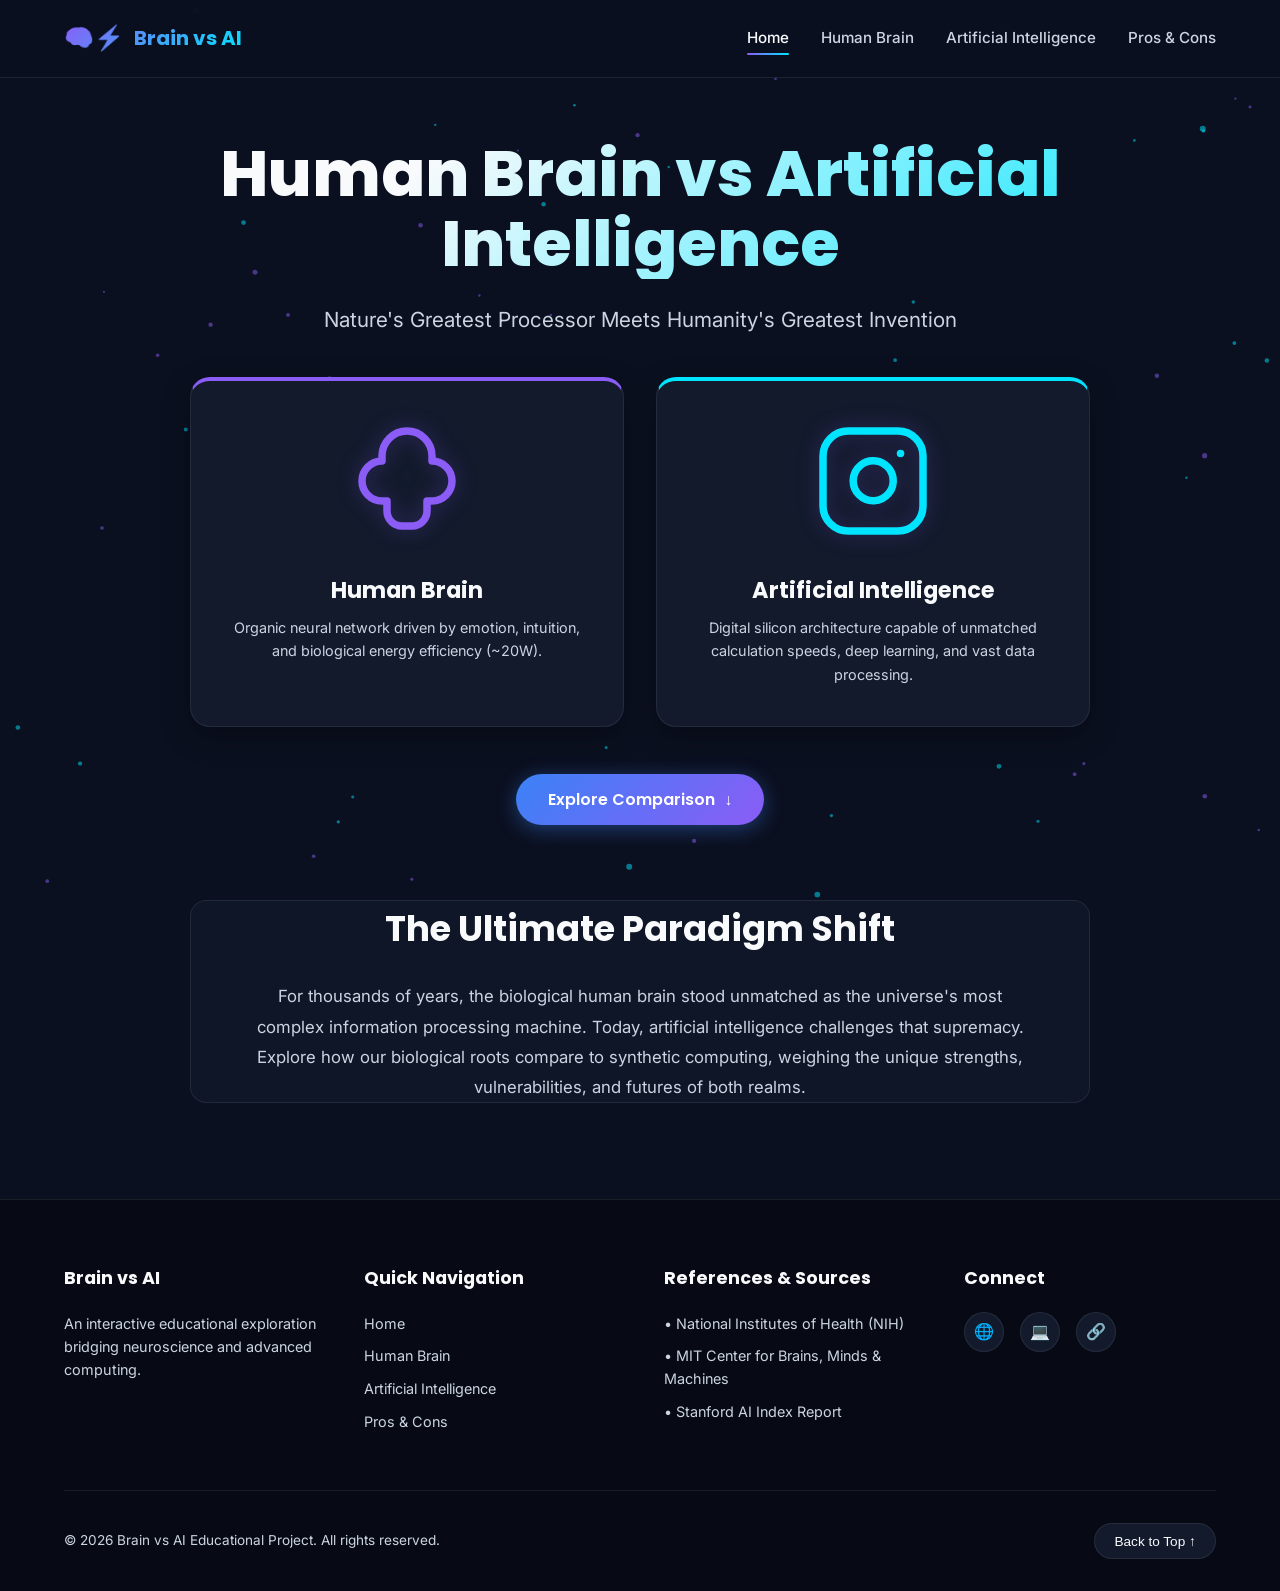
==== index.html @ 61391d08 "Create index.html" ====
<!DOCTYPE html>
<html lang="en">
<head>
  <meta charset="UTF-8">
  <meta name="viewport" content="width=device-width, initial-scale=1.0">
  <title>Human Brain vs Artificial Intelligence</title>
  <link rel="stylesheet" href="style.css">
</head>
<body>

  <!-- Background Particles -->
  <canvas id="particles-canvas"></canvas>

  <!-- Sticky Navigation Bar -->
  <nav class="navbar">
    <a href="index.html" class="logo">
      <span class="logo-icon">🧠⚡</span> Brain vs AI
    </a>
    <ul class="nav-links">
      <li><a href="index.html" class="active">Home</a></li>
      <li><a href="brain.html">Human Brain</a></li>
      <li><a href="ai.html">Artificial Intelligence</a></li>
      <li><a href="pros-cons.html">Pros & Cons</a></li>
    </ul>
    <div class="hamburger">
      <span></span>
      <span></span>
      <span></span>
    </div>
  </nav>

  <!-- Hero Banner -->
  <header class="hero">
    <h1 class="hero-title">Human Brain vs Artificial Intelligence</h1>
    <p class="hero-subtitle">Nature's Greatest Processor Meets Humanity's Greatest Invention</p>

    <!-- Split Illustration -->
    <div class="hero-split-illustration">
      <div class="split-side brain glass-card">
        <svg viewBox="0 0 24 24" fill="none" stroke="#8B5CF6" stroke-width="1.5" stroke-linecap="round" stroke-linejoin="round">
          <path d="M12 2a5 5 0 0 0-5 5v1a4 4 0 0 0-4 4c0 2.2 1.8 4 4 4h1v2a3 3 0 0 0 3 3h2a3 3 0 0 0 3-3v-2h1c2.2 0 4-1.8 4-4a4 4 0 0 0-4-4V7a5 5 0 0 0-5-5z"></path>
        </svg>
        <h3>Human Brain</h3>
        <p>Organic neural network driven by emotion, intuition, and biological energy efficiency (~20W).</p>
      </div>

      <div class="split-side ai glass-card">
        <svg viewBox="0 0 24 24" fill="none" stroke="#00E5FF" stroke-width="1.5" stroke-linecap="round" stroke-linejoin="round">
          <rect x="2" y="2" width="20" height="20" rx="5" ry="5"></rect>
          <path d="M16 11.37A4 4 0 1 1 12.63 8 4 4 0 0 1 16 11.37z"></path>
          <line x1="17.5" y1="6.5" x2="17.51" y2="6.5"></line>
        </svg>
        <h3>Artificial Intelligence</h3>
        <p>Digital silicon architecture capable of unmatched calculation speeds, deep learning, and vast data processing.</p>
      </div>
    </div>

    <a href="#intro" class="btn-gradient">
      Explore Comparison <span>↓</span>
    </a>
  </header>

  <!-- Short Introduction Section -->
  <section id="intro" class="intro-section glass-card">
    <h2>The Ultimate Paradigm Shift</h2>
    <p>For thousands of years, the biological human brain stood unmatched as the universe's most complex information processing machine. Today, artificial intelligence challenges that supremacy. Explore how our biological roots compare to synthetic computing, weighing the unique strengths, vulnerabilities, and futures of both realms.</p>
  </section>

  <!-- Footer -->
  <footer>
    <div class="footer-content">
      <div class="footer-col">
        <h4>Brain vs AI</h4>
        <p>An interactive educational exploration bridging neuroscience and advanced computing.</p>
      </div>
      <div class="footer-col">
        <h4>Quick Navigation</h4>
        <ul>
          <li><a href="index.html">Home</a></li>
          <li><a href="brain.html">Human Brain</a></li>
          <li><a href="ai.html">Artificial Intelligence</a></li>
          <li><a href="pros-cons.html">Pros & Cons</a></li>
        </ul>
      </div>
      <div class="footer-col">
        <h4>References & Sources</h4>
        <p>• National Institutes of Health (NIH)</p>
        <p>• MIT Center for Brains, Minds & Machines</p>
        <p>• Stanford AI Index Report</p>
      </div>
      <div class="footer-col">
        <h4>Connect</h4>
        <div class="social-icons">
          <a href="#" aria-label="Twitter">🌐</a>
          <a href="#" aria-label="GitHub">💻</a>
          <a href="#" aria-label="LinkedIn">🔗</a>
        </div>
      </div>
    </div>
    <div class="footer-bottom">
      <p>&copy; 2026 Brain vs AI Educational Project. All rights reserved.</p>
      <button id="back-to-top">Back to Top ↑</button>
    </div>
  </footer>

  <script src="script.js"></script>
</body>
</html>
---- style.css ----
/* ==========================================
   GLOBAL STYLES & VARIABLES
   ========================================== */
@import url('https://fonts.googleapis.com/css2?family=Inter:wght@300;400;500;600;700&family=Poppins:wght@400;600;700;800&display=swap');

:root {
  --bg-color: #0B1020;
  --card-bg: #121A2C;
  --primary-blue: #3B82F6;
  --ai-cyan: #00E5FF;
  --brain-purple: #8B5CF6;
  --accent-pink: #EC4899;
  --success-green: #22C55E;
  --warning-orange: #F59E0B;
  --text-main: #F8FAFC;
  --text-secondary: #CBD5E1;
  --border-color: rgba(255, 255, 255, 0.08);
  --glass-bg: rgba(18, 26, 44, 0.7);
  --font-heading: 'Poppins', sans-serif;
  --font-body: 'Inter', sans-serif;
  --transition: all 0.3s cubic-bezier(0.4, 0, 0.2, 1);
}

* {
  margin: 0;
  padding: 0;
  box-sizing: border-box;
}

html {
  scroll-behavior: smooth;
}

body {
  background-color: var(--bg-color);
  color: var(--text-main);
  font-family: var(--font-body);
  line-height: 1.6;
  overflow-x: hidden;
  position: relative;
}

h1, h2, h3, h4, h5, h6 {
  font-family: var(--font-heading);
  color: var(--text-main);
  font-weight: 700;
}

a {
  text-decoration: none;
  color: inherit;
}

ul {
  list-style: none;
}

/* ==========================================
   FLOATING PARTICLES BACKGROUND
   ========================================== */
#particles-canvas {
  position: fixed;
  top: 0;
  left: 0;
  width: 100vw;
  height: 100vh;
  z-index: -1;
  pointer-events: none;
}

/* ==========================================
   NAVIGATION BAR
   ========================================== */
.navbar {
  position: fixed;
  top: 0;
  left: 0;
  width: 100%;
  display: flex;
  justify-content: space-between;
  align-items: center;
  padding: 1.2rem 5%;
  background: rgba(11, 16, 32, 0.85);
  backdrop-filter: blur(12px);
  -webkit-backdrop-filter: blur(12px);
  border-bottom: 1px solid var(--border-color);
  z-index: 1000;
  transition: var(--transition);
}

.navbar.scrolled {
  padding: 0.9rem 5%;
  background: rgba(11, 16, 32, 0.95);
  box-shadow: 0 10px 30px rgba(0, 0, 0, 0.5);
}

.logo {
  display: flex;
  align-items: center;
  gap: 0.6rem;
  font-family: var(--font-heading);
  font-weight: 700;
  font-size: 1.25rem;
  background: linear-gradient(135deg, var(--brain-purple), var(--ai-cyan));
  -webkit-background-clip: text;
  -webkit-text-fill-color: transparent;
}

.logo-icon {
  font-size: 1.5rem;
}

.nav-links {
  display: flex;
  gap: 2rem;
  align-items: center;
}

.nav-links a {
  font-size: 0.95rem;
  font-weight: 500;
  color: var(--text-secondary);
  transition: var(--transition);
  position: relative;
  padding: 0.2rem 0;
}

.nav-links a::after {
  content: '';
  position: absolute;
  bottom: -4px;
  left: 0;
  width: 0;
  height: 2px;
  background: linear-gradient(90deg, var(--brain-purple), var(--ai-cyan));
  transition: var(--transition);
  border-radius: 2px;
}

.nav-links a:hover,
.nav-links a.active {
  color: var(--text-main);
}

.nav-links a:hover::after,
.nav-links a.active::after {
  width: 100%;
}

.hamburger {
  display: none;
  cursor: pointer;
  flex-direction: column;
  gap: 6px;
}

.hamburger span {
  display: block;
  width: 28px;
  height: 2px;
  background: var(--text-main);
  border-radius: 2px;
  transition: var(--transition);
}

/* ==========================================
   BUTTONS & GLASS CARDS
   ========================================== */
.btn-gradient {
  display: inline-flex;
  align-items: center;
  justify-content: center;
  gap: 0.6rem;
  padding: 0.8rem 2rem;
  background: linear-gradient(135deg, var(--primary-blue), var(--brain-purple));
  color: #fff;
  font-family: var(--font-heading);
  font-weight: 600;
  font-size: 1rem;
  border-radius: 50px;
  border: none;
  cursor: pointer;
  box-shadow: 0 4px 20px rgba(59, 130, 246, 0.4);
  transition: var(--transition);
}

.btn-gradient:hover {
  transform: translateY(-2px);
  box-shadow: 0 6px 25px rgba(139, 92, 246, 0.6);
}

.glass-card {
  background: var(--glass-bg);
  backdrop-filter: blur(16px);
  -webkit-backdrop-filter: blur(16px);
  border: 1px solid var(--border-color);
  border-radius: 16px;
  padding: 2.5rem;
  transition: var(--transition);
}

.glass-card:hover {
  border-color: rgba(255, 255, 255, 0.2);
  transform: translateY(-5px);
  box-shadow: 0 15px 35px rgba(0, 0, 0, 0.4);
}

/* ==========================================
   FOOTER
   ========================================== */
footer {
  background: #070a14;
  border-top: 1px solid var(--border-color);
  padding: 4rem 5% 2rem;
  margin-top: 6rem;
  position: relative;
  z-index: 10;
}

.footer-content {
  max-width: 1200px;
  margin: 0 auto;
  display: grid;
  grid-template-columns: repeat(auto-fit, minmax(250px, 1fr));
  gap: 3rem;
  margin-bottom: 3rem;
}

.footer-col h4 {
  font-size: 1.1rem;
  margin-bottom: 1.2rem;
  color: var(--text-main);
}

.footer-col p, .footer-col ul li a {
  color: var(--text-secondary);
  font-size: 0.9rem;
  margin-bottom: 0.6rem;
  display: block;
  transition: var(--transition);
}

.footer-col ul li a:hover {
  color: var(--ai-cyan);
  padding-left: 4px;
}

.social-icons {
  display: flex;
  gap: 1rem;
  margin-top: 1rem;
}

.social-icons a {
  display: inline-flex;
  align-items: center;
  justify-content: center;
  width: 40px;
  height: 40px;
  border-radius: 50%;
  background: var(--card-bg);
  border: 1px solid var(--border-color);
  color: var(--text-main);
  transition: var(--transition);
}

.social-icons a:hover {
  background: var(--primary-blue);
  border-color: var(--primary-blue);
  transform: translateY(-3px);
}

.footer-bottom {
  max-width: 1200px;
  margin: 0 auto;
  padding-top: 2rem;
  border-top: 1px solid var(--border-color);
  display: flex;
  justify-content: space-between;
  align-items: center;
  color: var(--text-secondary);
  font-size: 0.85rem;
}

#back-to-top {
  background: var(--card-bg);
  border: 1px solid var(--border-color);
  color: var(--text-main);
  padding: 0.6rem 1.2rem;
  border-radius: 30px;
  cursor: pointer;
  transition: var(--transition);
  font-size: 0.85rem;
}

#back-to-top:hover {
  background: var(--brain-purple);
  border-color: var(--brain-purple);
}

/* ==========================================
   PAGE: HOME (index.html)
   ========================================== */
.hero {
  min-height: 100vh;
  display: flex;
  flex-direction: column;
  justify-content: center;
  align-items: center;
  text-align: center;
  padding: 8rem 5% 4rem;
  max-width: 1300px;
  margin: 0 auto;
}

.hero-title {
  font-size: clamp(2.5rem, 5vw, 4.5rem);
  font-weight: 800;
  line-height: 1.1;
  margin-bottom: 1.5rem;
  background: linear-gradient(135deg, var(--text-main) 30%, var(--ai-cyan) 100%);
  -webkit-background-clip: text;
  -webkit-text-fill-color: transparent;
  animation: fadeInDown 1s ease-out;
}

.hero-subtitle {
  font-size: clamp(1rem, 2vw, 1.3rem);
  color: var(--text-secondary);
  max-width: 700px;
  margin-bottom: 2.5rem;
  animation: fadeInUp 1s ease-out 0.2s both;
}

.hero-split-illustration {
  display: grid;
  grid-template-columns: 1fr 1fr;
  gap: 2rem;
  width: 100%;
  max-width: 900px;
  margin-bottom: 3rem;
  animation: zoomIn 1s ease-out 0.4s both;
}

.split-side {
  background: var(--card-bg);
  border: 1px solid var(--border-color);
  border-radius: 20px;
  padding: 2.5rem 2rem;
  text-align: center;
  position: relative;
  overflow: hidden;
  box-shadow: 0 10px 30px rgba(0,0,0,0.3);
}

.split-side.brain {
  border-top: 4px solid var(--brain-purple);
}

.split-side.ai {
  border-top: 4px solid var(--ai-cyan);
}

.split-side svg {
  width: 120px;
  height: 120px;
  margin-bottom: 1.5rem;
  filter: drop-shadow(0 0 10px rgba(139, 92, 246, 0.3));
}

.split-side h3 {
  font-size: 1.4rem;
  margin-bottom: 0.5rem;
}

.split-side p {
  color: var(--text-secondary);
  font-size: 0.9rem;
}

.intro-section {
  max-width: 900px;
  margin: 0 auto 6rem;
  padding: 0 5%;
  text-align: center;
}

.intro-section h2 {
  font-size: 2.2rem;
  margin-bottom: 1.5rem;
}

.intro-section p {
  color: var(--text-secondary);
  font-size: 1.05rem;
  line-height: 1.8;
}

/* ==========================================
   PAGE: HUMAN BRAIN (brain.html) & AI (ai.html)
   ========================================== */
.page-header {
  padding: 10rem 5% 4rem;
  text-align: center;
  max-width: 900px;
  margin: 0 auto;
}

.page-header h1 {
  font-size: clamp(2.2rem, 4vw, 3.5rem);
  margin-bottom: 1rem;
  background: linear-gradient(135deg, var(--text-main), var(--brain-purple));
  -webkit-background-clip: text;
  -webkit-text-fill-color: transparent;
}

.page-header.ai-header h1 {
  background: linear-gradient(135deg, var(--text-main), var(--ai-cyan));
}

.page-header p {
  color: var(--text-secondary);
  font-size: 1.1rem;
}

.content-container {
  max-width: 1200px;
  margin: 0 auto;
  padding: 0 5%;
}

.stats-grid {
  display: grid;
  grid-template-columns: repeat(auto-fit, minmax(240px, 1fr));
  gap: 2rem;
  margin-bottom: 5rem;
}

.stat-card {
  text-align: center;
  padding: 2.5rem 2rem;
}

.stat-number {
  font-family: var(--font-heading);
  font-size: 3rem;
  font-weight: 800;
  color: var(--brain-purple);
  margin-bottom: 0.5rem;
}

.ai-page .stat-number {
  color: var(--ai-cyan);
}

.stat-card p {
  color: var(--text-secondary);
  font-weight: 500;
}

.info-grid {
  display: grid;
  grid-template-columns: repeat(auto-fit, minmax(320px, 1fr));
  gap: 2.5rem;
  margin-bottom: 5rem;
}

.info-card h3 {
  font-size: 1.3rem;
  margin-bottom: 1rem;
  display: flex;
  align-items: center;
  gap: 0.8rem;
}

.info-card h3 span {
  font-size: 1.5rem;
}

.info-card p {
  color: var(--text-secondary);
  font-size: 0.95rem;
}

/* Timeline for AI Page */
.timeline {
  position: relative;
  max-width: 900px;
  margin: 0 auto 5rem;
  padding-left: 2rem;
}

.timeline::before {
  content: '';
  position: absolute;
  top: 0;
  left: 0;
  width: 2px;
  height: 100%;
  background: linear-gradient(to bottom, var(--ai-cyan), var(--primary-blue));
}

.timeline-item {
  position: relative;
  margin-bottom: 2.5rem;
  padding-left: 1.5rem;
}

.timeline-item::before {
  content: '';
  position: absolute;
  left: -2.35rem;
  top: 4px;
  width: 14px;
  height: 14px;
  border-radius: 50%;
  background: var(--ai-cyan);
  box-shadow: 0 0 10px var(--ai-cyan);
}

.timeline-year {
  font-family: var(--font-heading);
  font-weight: 700;
  color: var(--ai-cyan);
  font-size: 1.1rem;
  margin-bottom: 0.3rem;
}

.timeline-content h4 {
  font-size: 1.2rem;
  margin-bottom: 0.4rem;
}

.timeline-content p {
  color: var(--text-secondary);
  font-size: 0.9rem;
}

/* ==========================================
   PAGE: PROS & CONS (pros-cons.html)
   ========================================== */
.comparison-container {
  max-width: 1200px;
  margin: 0 auto;
  padding: 0 5%;
  display: grid;
  grid-template-columns: 1fr 1fr;
  gap: 3rem;
}

.comparison-column {
  display: flex;
  flex-direction: column;
  gap: 2rem;
}

.column-title {
  font-size: 1.8rem;
  text-align: center;
  margin-bottom: 0.5rem;
  display: flex;
  align-items: center;
  justify-content: center;
  gap: 0.8rem;
}

.pros-cons-card {
  padding: 2rem;
}

.pros-cons-card.pros {
  border-left: 4px solid var(--success-green);
}

.pros-cons-card.cons {
  border-left: 4px solid var(--warning-orange);
}

.pros-cons-card h3 {
  font-size: 1.2rem;
  margin-bottom: 1rem;
  display: flex;
  align-items: center;
  gap: 0.6rem;
}

.pros-cons-card.pros h3 {
  color: var(--success-green);
}

.pros-cons-card.cons h3 {
  color: var(--warning-orange);
}

.pros-cons-card ul {
  display: flex;
  flex-direction: column;
  gap: 0.8rem;
}

.pros-cons-card ul li {
  color: var(--text-secondary);
  font-size: 0.95rem;
  display: flex;
  align-items: center;
  gap: 0.6rem;
}

.pros-cons-card.pros ul li::before {
  content: '✓';
  color: var(--success-green);
  font-weight: bold;
}

.pros-cons-card.cons ul li::before {
  content: '✕';
  color: var(--warning-orange);
  font-weight: bold;
}

/* ==========================================
   RESPONSIVE DESIGN MEDIA QUERIES
   ========================================== */
@media (max-width: 968px) {
  .hero-split-illustration {
    grid-template-columns: 1fr;
  }
  
  .comparison-container {
    grid-template-columns: 1fr;
  }
  
  .nav-links {
    position: fixed;
    top: 0;
    right: -100%;
    width: 75%;
    height: 100vh;
    background: rgba(11, 16, 32, 0.98);
    backdrop-filter: blur(20px);
    flex-direction: column;
    justify-content: center;
    align-items: center;
    transition: 0.4s ease-in-out;
    box-shadow: -10px 0 30px rgba(0,0,0,0.5);
    z-index: 999;
  }
  
  .nav-links.active {
    right: 0;
  }
  
  .hamburger {
    display: flex;
    z-index: 1001;
  }

  .hamburger.active span:nth-child(1) {
    transform: rotate(45deg) translate(6px, 6px);
  }

  .hamburger.active span:nth-child(2) {
    opacity: 0;
  }

  .hamburger.active span:nth-child(3) {
    transform: rotate(-45deg) translate(6px, -6px);
  }
}

/* ==========================================
   ANIMATIONS
   ========================================== */
@keyframes fadeInDown {
  from {
    opacity: 0;
    transform: translateY(-30px);
  }
  to {
    opacity: 1;
    transform: translateY(0);
  }
}

@keyframes fadeInUp {
  from {
    opacity: 0;
    transform: translateY(30px);
  }
  to {
    opacity: 1;
    transform: translateY(0);
  }
}

@keyframes zoomIn {
  from {
    opacity: 0;
    transform: scale(0.95);
  }
  to {
    opacity: 1;
    transform: scale(1);
  }
}

.reveal {
  opacity: 0;
  transform: translateY(30px);
  transition: all 0.8s ease-out;
}

.reveal.active {
  opacity: 1;
  transform: translateY(0);
}
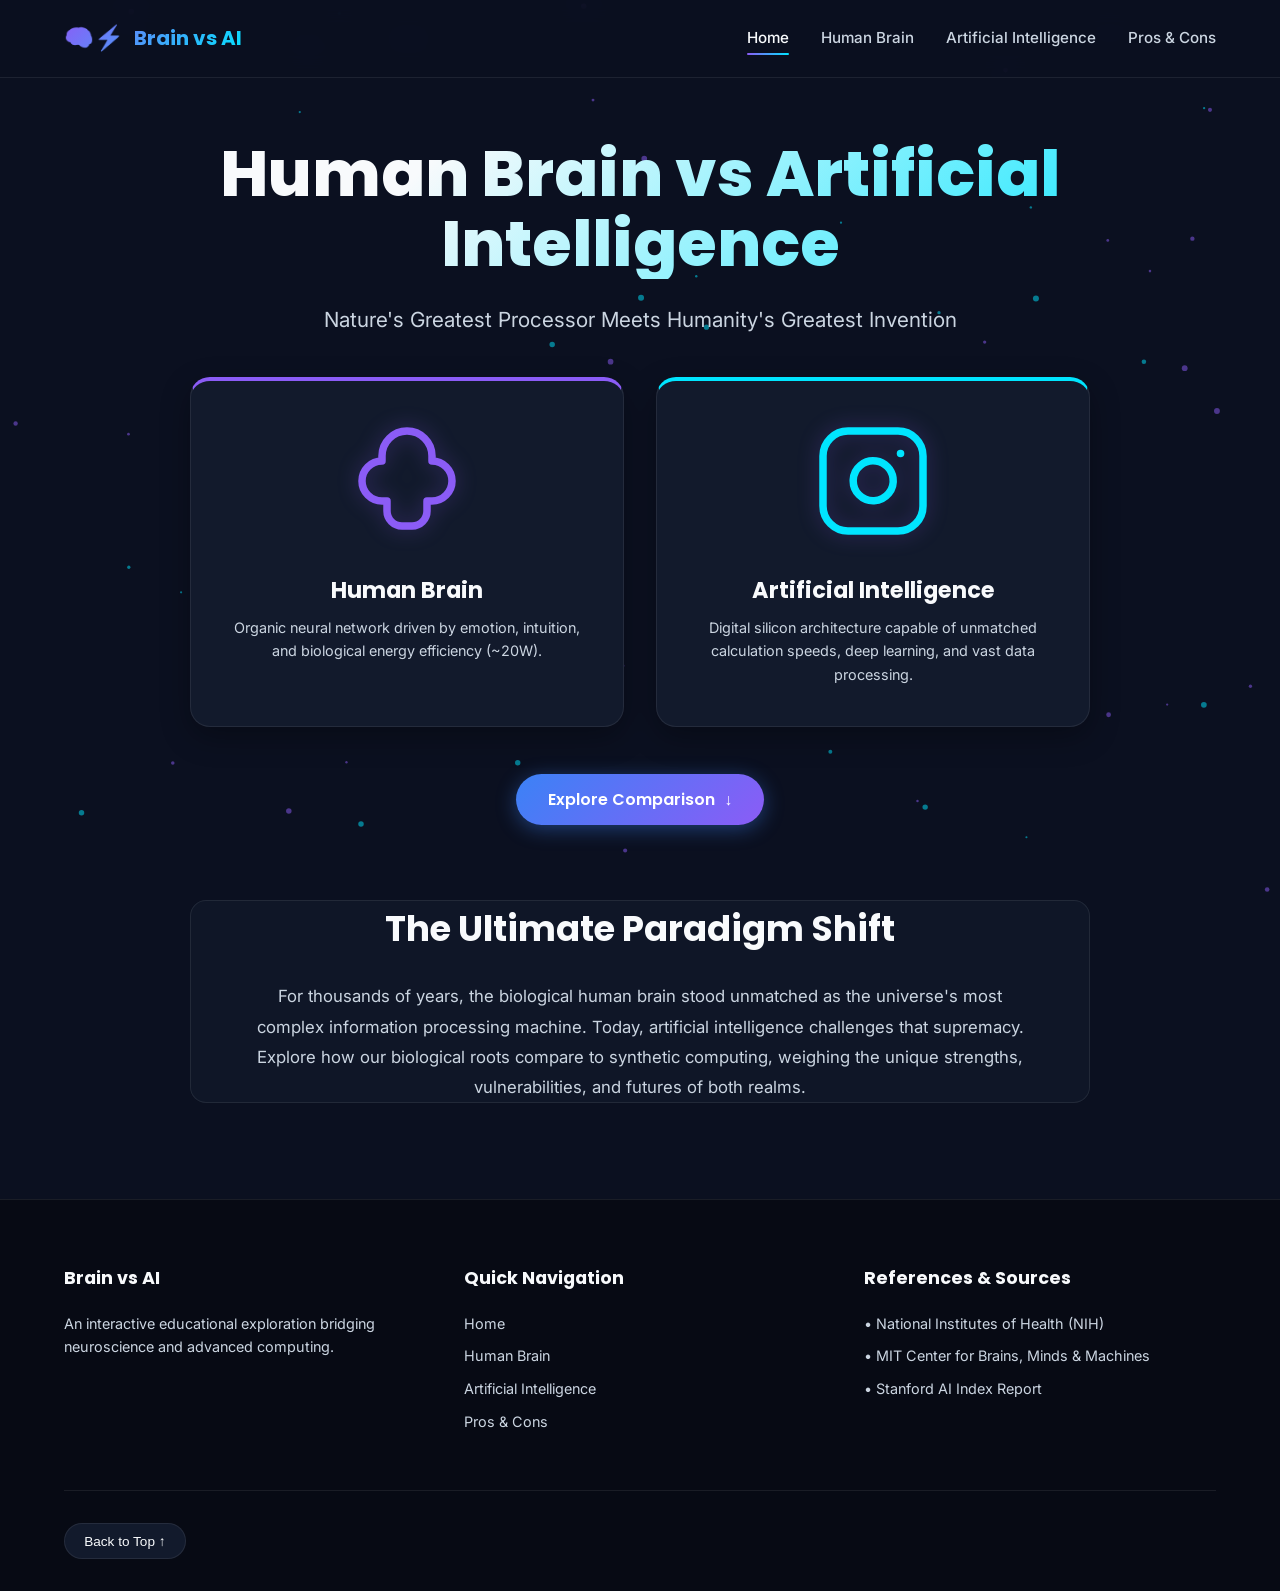
==== commit d3f66b75: "Update index.html" ====
--- a/index.html
+++ b/index.html
@@ -88,17 +88,8 @@
         <p>• MIT Center for Brains, Minds & Machines</p>
         <p>• Stanford AI Index Report</p>
       </div>
-      <div class="footer-col">
-        <h4>Connect</h4>
-        <div class="social-icons">
-          <a href="#" aria-label="Twitter">🌐</a>
-          <a href="#" aria-label="GitHub">💻</a>
-          <a href="#" aria-label="LinkedIn">🔗</a>
-        </div>
-      </div>
     </div>
     <div class="footer-bottom">
-      <p>&copy; 2026 Brain vs AI Educational Project. All rights reserved.</p>
       <button id="back-to-top">Back to Top ↑</button>
     </div>
   </footer>
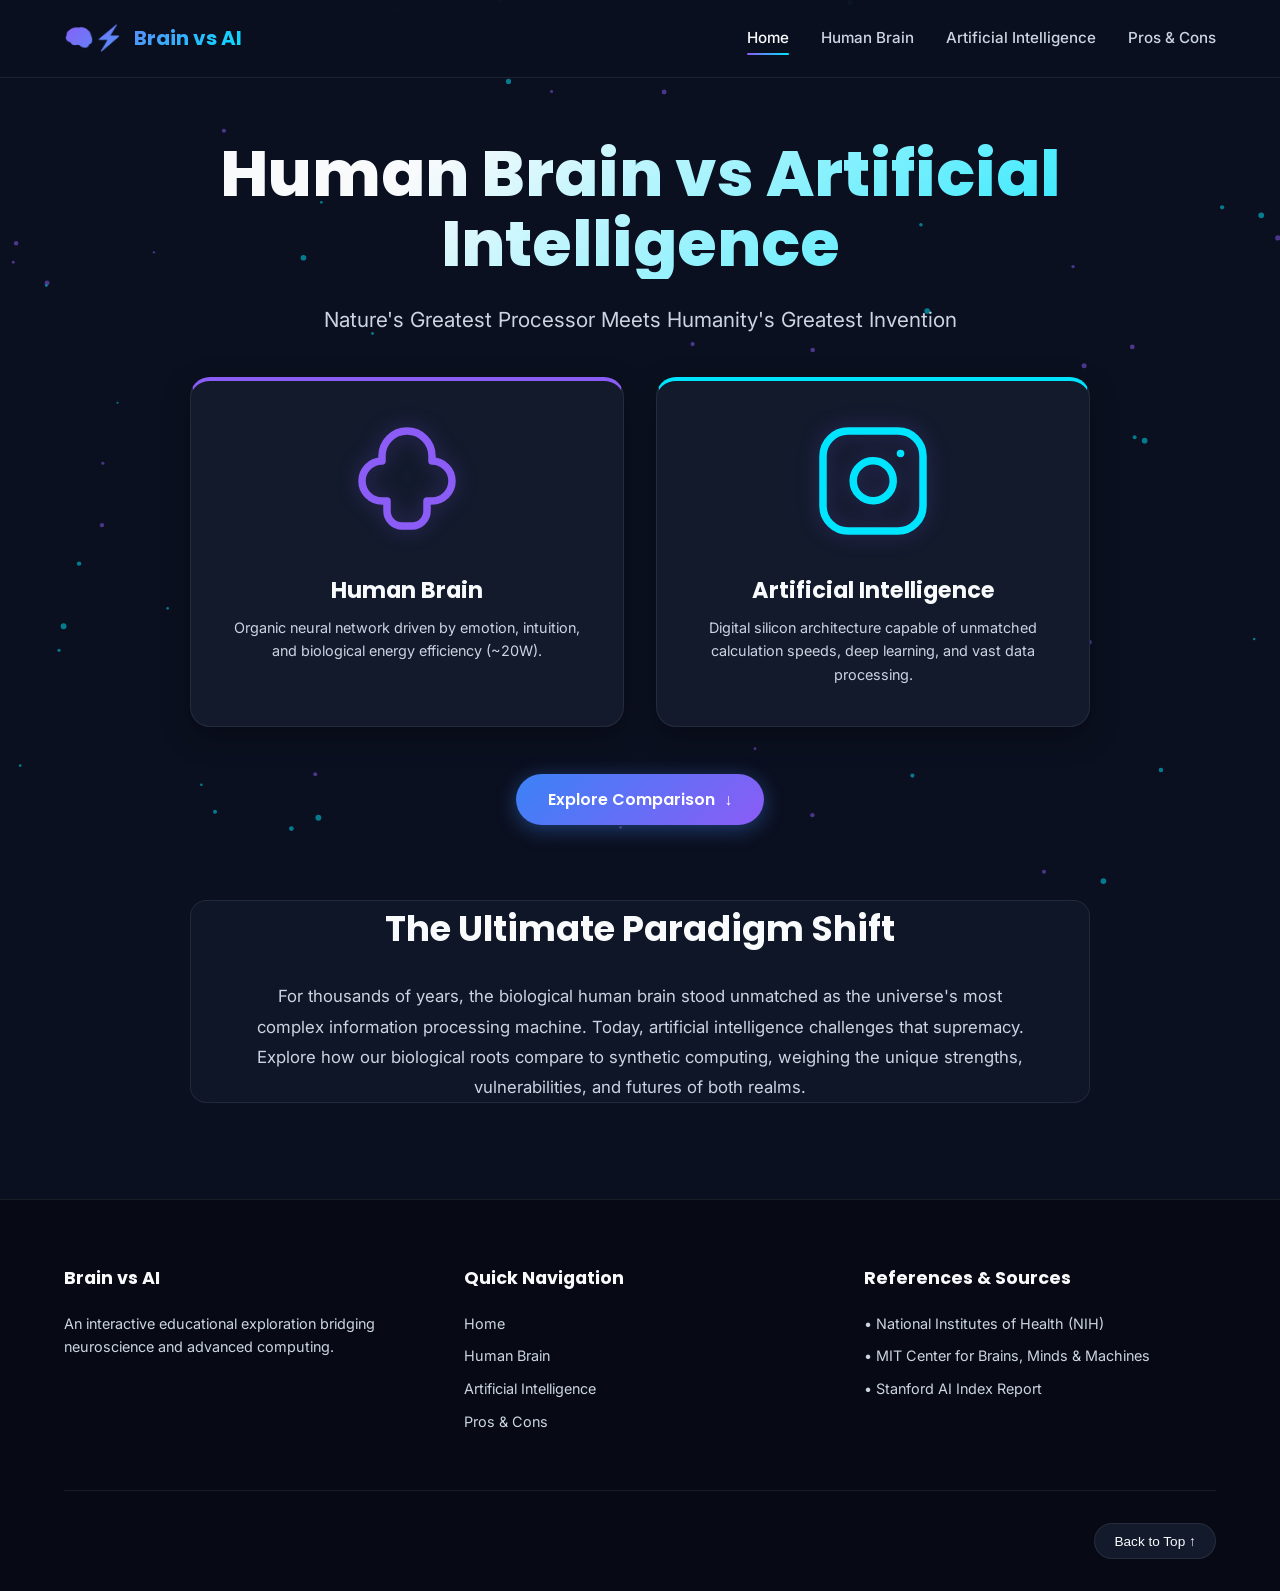
==== commit 6d7ebd4b: "Update index.html" ====
--- a/index.html
+++ b/index.html
@@ -4,6 +4,7 @@
   <meta charset="UTF-8">
   <meta name="viewport" content="width=device-width, initial-scale=1.0">
   <title>Human Brain vs Artificial Intelligence</title>
+  <link rel="icon" href="data:image/svg+xml,<svg xmlns=%22http://www.w3.org/2000/svg%22 viewBox=%220 0 100 100%22><text y=%22.9em%22 font-size=%2290%22>🧠</text></svg>">
   <link rel="stylesheet" href="style.css">
 </head>
 <body>
--- a/style.css
+++ b/style.css
@@ -245,41 +245,14 @@
   padding-left: 4px;
 }
 
-.social-icons {
-  display: flex;
-  gap: 1rem;
-  margin-top: 1rem;
-}
-
-.social-icons a {
-  display: inline-flex;
-  align-items: center;
-  justify-content: center;
-  width: 40px;
-  height: 40px;
-  border-radius: 50%;
-  background: var(--card-bg);
-  border: 1px solid var(--border-color);
-  color: var(--text-main);
-  transition: var(--transition);
-}
-
-.social-icons a:hover {
-  background: var(--primary-blue);
-  border-color: var(--primary-blue);
-  transform: translateY(-3px);
-}
-
 .footer-bottom {
   max-width: 1200px;
   margin: 0 auto;
   padding-top: 2rem;
   border-top: 1px solid var(--border-color);
   display: flex;
-  justify-content: space-between;
-  align-items: center;
-  color: var(--text-secondary);
-  font-size: 0.85rem;
+  justify-content: flex-end;
+  align-items: center;
 }
 
 #back-to-top {
@@ -416,11 +389,19 @@
 
 .page-header.ai-header h1 {
   background: linear-gradient(135deg, var(--text-main), var(--ai-cyan));
+  -webkit-background-clip: text;
+  -webkit-text-fill-color: transparent;
 }
 
 .page-header p {
   color: var(--text-secondary);
   font-size: 1.1rem;
+}
+
+/* Fixed visibility rule for AI header subtitle */
+.page-header.ai-header p {
+  color: var(--text-secondary) !important;
+  -webkit-text-fill-color: var(--text-secondary) !important;
 }
 
 .content-container {
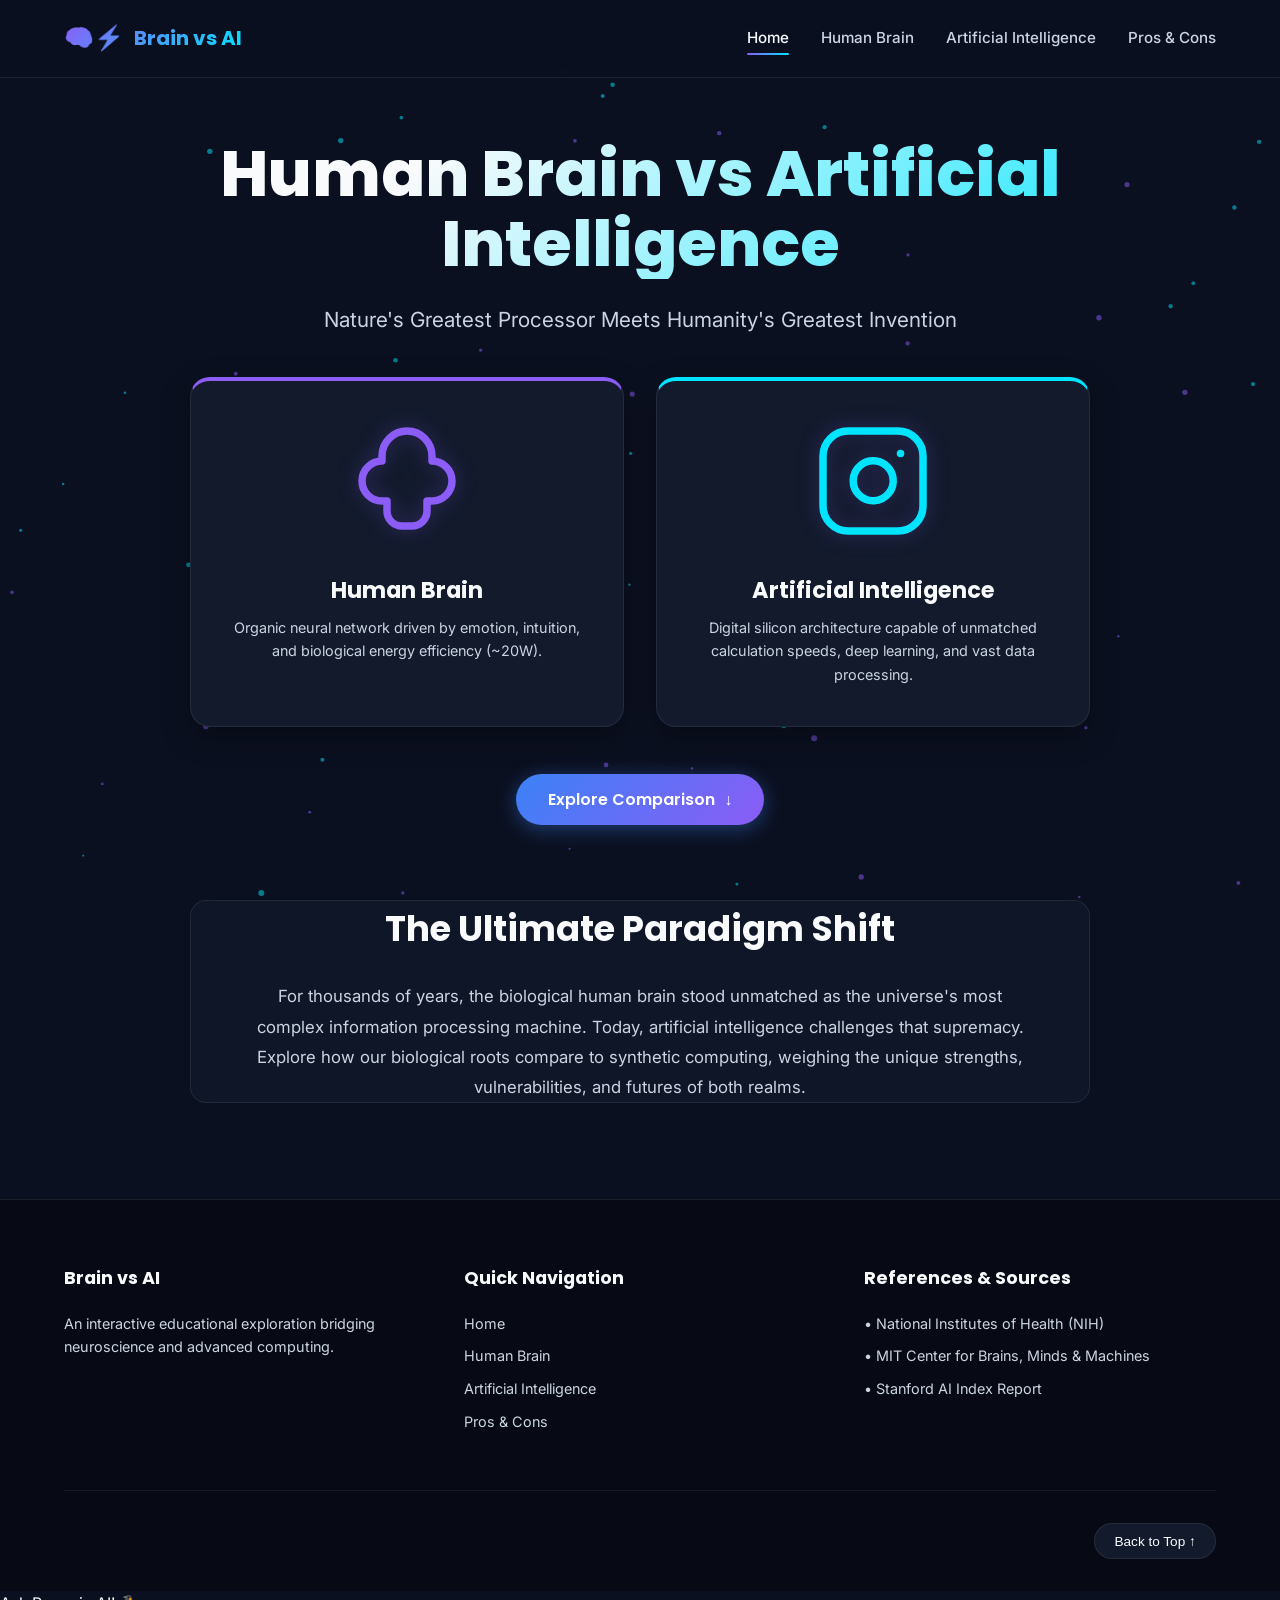
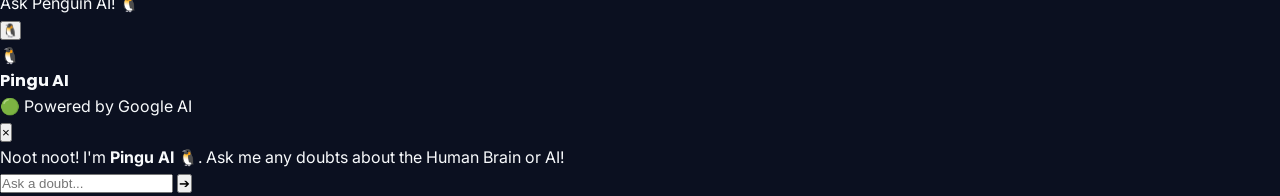
==== commit 3e3d5f99: "Update index.html" ====
--- a/index.html
+++ b/index.html
@@ -95,6 +95,41 @@
     </div>
   </footer>
 
+  <!-- ======================================= -->
+  <!-- PENGUIN AI ASSISTANT WIDGET -->
+  <!-- ======================================= -->
+  <div id="penguin-widget" class="penguin-container">
+    <div class="penguin-badge">Ask Penguin AI! 🐧</div>
+
+    <button id="penguin-btn" class="penguin-btn" aria-label="Ask Penguin AI">
+      <span class="penguin-avatar">🐧</span>
+    </button>
+
+    <div id="penguin-chat-window" class="penguin-chat-window hidden">
+      <div class="penguin-chat-header">
+        <div class="penguin-header-info">
+          <span class="penguin-avatar-small">🐧</span>
+          <div>
+            <h4>Pingu AI</h4>
+            <span class="online-status">🟢 Powered by Google AI</span>
+          </div>
+        </div>
+        <button id="penguin-close" class="penguin-close-btn">&times;</button>
+      </div>
+
+      <div id="penguin-chat-messages" class="penguin-chat-messages">
+        <div class="chat-msg bot">
+          <span>Noot noot! I'm <strong>Pingu AI</strong> 🐧. Ask me any doubts about the Human Brain or AI!</span>
+        </div>
+      </div>
+
+      <form id="penguin-chat-form" class="penguin-chat-input-area">
+        <input type="text" id="penguin-input" placeholder="Ask a doubt..." autocomplete="off" required />
+        <button type="submit" class="penguin-send-btn">➔</button>
+      </form>
+    </div>
+  </div>
+
   <script src="script.js"></script>
 </body>
 </html>
--- a/style.css
+++ b/style.css
@@ -382,26 +382,35 @@
 .page-header h1 {
   font-size: clamp(2.2rem, 4vw, 3.5rem);
   margin-bottom: 1rem;
-  background: linear-gradient(135deg, var(--text-main), var(--brain-purple));
+  background: linear-gradient(135deg, #F8FAFC 30%, #8B5CF6 100%);
+  background-clip: text;
   -webkit-background-clip: text;
   -webkit-text-fill-color: transparent;
+  display: inline-block;
 }
 
 .page-header.ai-header h1 {
-  background: linear-gradient(135deg, var(--text-main), var(--ai-cyan));
+  background: linear-gradient(135deg, #F8FAFC 30%, #00E5FF 100%);
+  background-clip: text;
   -webkit-background-clip: text;
   -webkit-text-fill-color: transparent;
-}
-
-.page-header p {
-  color: var(--text-secondary);
+  display: inline-block;
+}
+
+/* Strictly force solid visible color for all subtitle text across headers */
+.page-header p,
+.page-header.ai-header p,
+.header-subtitle-wrap p {
+  color: #CBD5E1 !important;
+  -webkit-text-fill-color: #CBD5E1 !important;
+  background: none !important;
+  background-clip: border-box !important;
+  -webkit-background-clip: border-box !important;
   font-size: 1.1rem;
-}
-
-/* Fixed visibility rule for AI header subtitle */
-.page-header.ai-header p {
-  color: var(--text-secondary) !important;
-  -webkit-text-fill-color: var(--text-secondary) !important;
+  margin-top: 0.5rem;
+  display: block;
+  opacity: 1 !important;
+  visibility: visible !important;
 }
 
 .content-container {
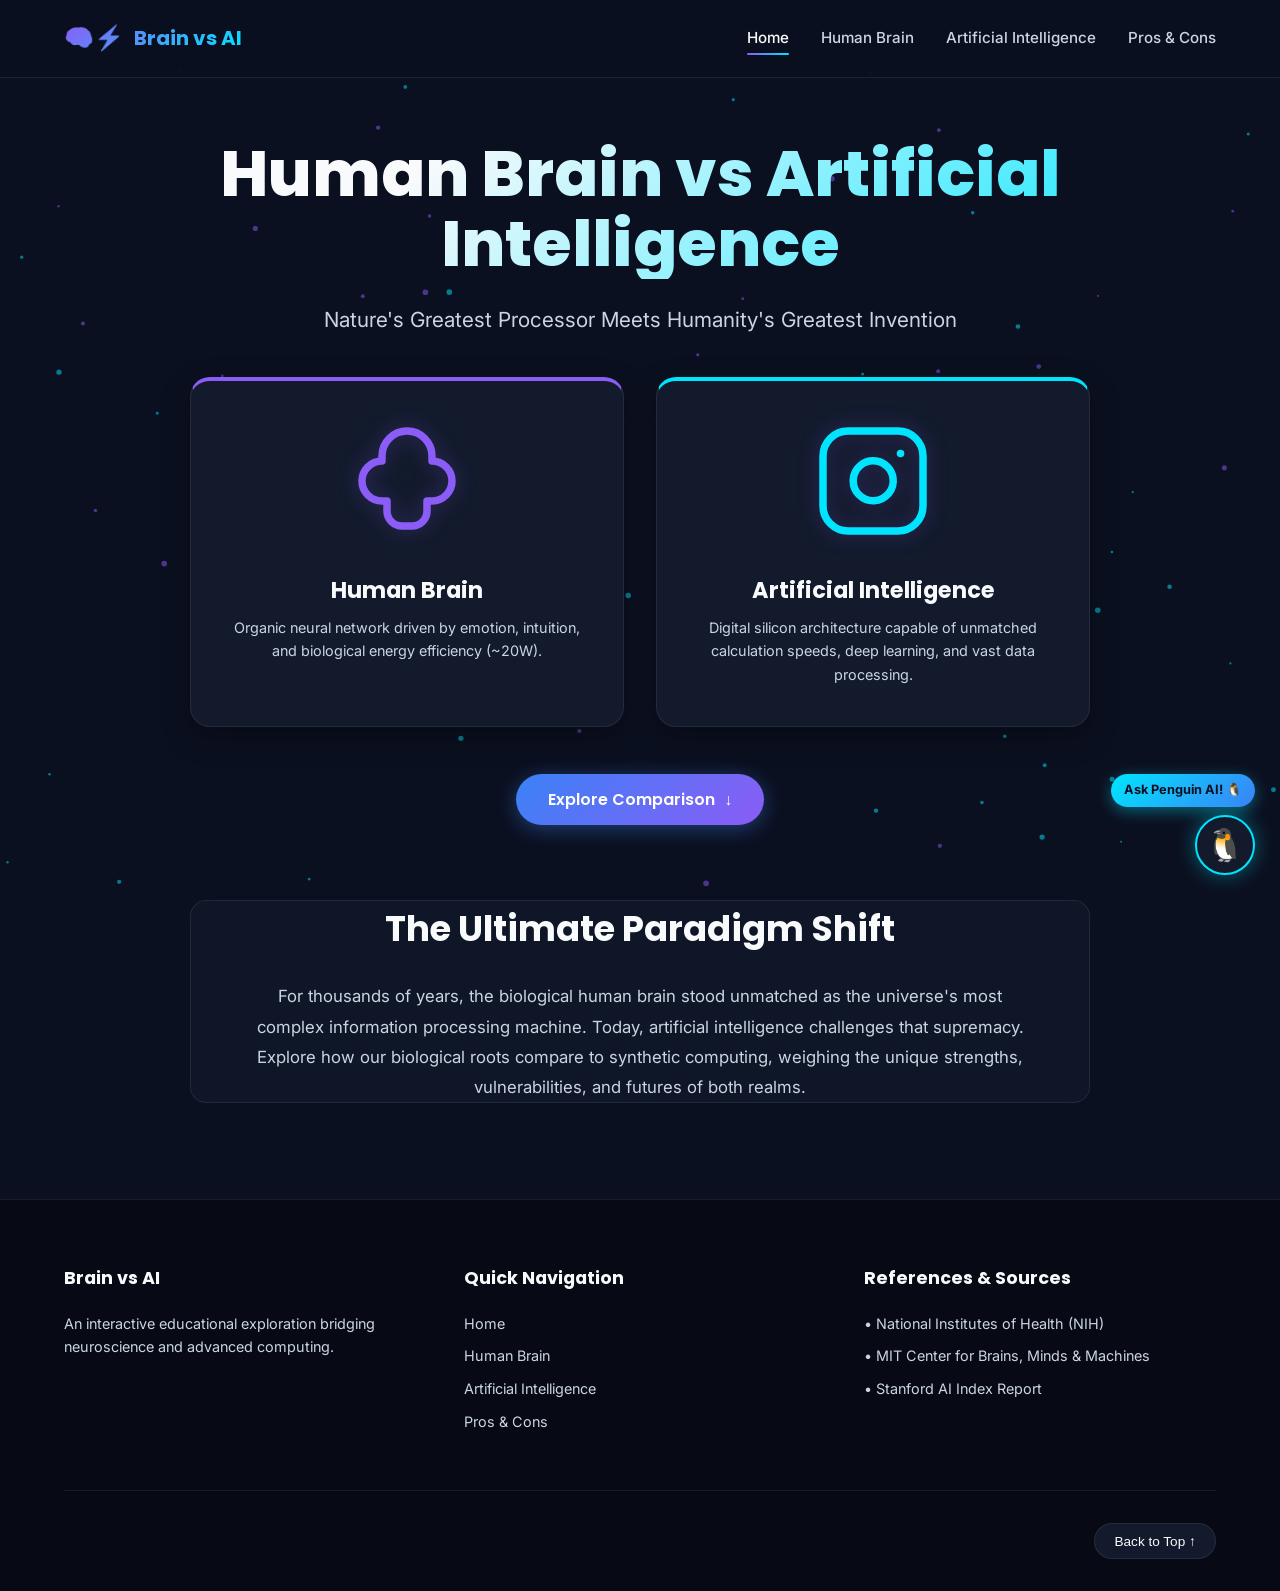
==== commit 85ae6bfb: "Update index.html" ====
--- a/index.html
+++ b/index.html
@@ -95,16 +95,12 @@
     </div>
   </footer>
 
-  <!-- ======================================= -->
   <!-- PENGUIN AI ASSISTANT WIDGET -->
-  <!-- ======================================= -->
   <div id="penguin-widget" class="penguin-container">
     <div class="penguin-badge">Ask Penguin AI! 🐧</div>
-
     <button id="penguin-btn" class="penguin-btn" aria-label="Ask Penguin AI">
       <span class="penguin-avatar">🐧</span>
     </button>
-
     <div id="penguin-chat-window" class="penguin-chat-window hidden">
       <div class="penguin-chat-header">
         <div class="penguin-header-info">
@@ -116,13 +112,11 @@
         </div>
         <button id="penguin-close" class="penguin-close-btn">&times;</button>
       </div>
-
       <div id="penguin-chat-messages" class="penguin-chat-messages">
         <div class="chat-msg bot">
           <span>Noot noot! I'm <strong>Pingu AI</strong> 🐧. Ask me any doubts about the Human Brain or AI!</span>
         </div>
       </div>
-
       <form id="penguin-chat-form" class="penguin-chat-input-area">
         <input type="text" id="penguin-input" placeholder="Ask a doubt..." autocomplete="off" required />
         <button type="submit" class="penguin-send-btn">➔</button>
--- a/style.css
+++ b/style.css
@@ -704,3 +704,199 @@
   opacity: 1;
   transform: translateY(0);
 }
+
+/* ==========================================
+   PENGUIN AI ASSISTANT WIDGET
+   ========================================== */
+.penguin-container {
+  position: fixed;
+  bottom: 25px;
+  right: 25px;
+  z-index: 2000;
+  display: flex;
+  flex-direction: column;
+  align-items: flex-end;
+  font-family: var(--font-body);
+}
+
+.penguin-badge {
+  background: linear-gradient(135deg, var(--ai-cyan), var(--primary-blue));
+  color: #0B1020;
+  font-weight: 700;
+  font-size: 0.8rem;
+  padding: 0.4rem 0.8rem;
+  border-radius: 20px;
+  margin-bottom: 8px;
+  box-shadow: 0 4px 15px rgba(0, 229, 255, 0.4);
+  animation: floatBadge 3s ease-in-out infinite;
+  pointer-events: none;
+}
+
+@keyframes floatBadge {
+  0%, 100% { transform: translateY(0); }
+  50% { transform: translateY(-5px); }
+}
+
+.penguin-btn {
+  width: 60px;
+  height: 60px;
+  border-radius: 50%;
+  background: var(--card-bg);
+  border: 2px solid var(--ai-cyan);
+  box-shadow: 0 0 20px rgba(0, 229, 255, 0.4);
+  cursor: pointer;
+  display: flex;
+  align-items: center;
+  justify-content: center;
+  transition: var(--transition);
+}
+
+.penguin-btn:hover {
+  transform: scale(1.1) rotate(5deg);
+  box-shadow: 0 0 30px rgba(0, 229, 255, 0.7);
+}
+
+.penguin-avatar {
+  font-size: 2rem;
+}
+
+.penguin-chat-window {
+  position: absolute;
+  bottom: 75px;
+  right: 0;
+  width: 330px;
+  height: 430px;
+  background: rgba(18, 26, 44, 0.95);
+  backdrop-filter: blur(20px);
+  -webkit-backdrop-filter: blur(20px);
+  border: 1px solid var(--border-color);
+  border-radius: 20px;
+  box-shadow: 0 20px 40px rgba(0, 0, 0, 0.6);
+  display: flex;
+  flex-direction: column;
+  overflow: hidden;
+  transition: all 0.3s cubic-bezier(0.4, 0, 0.2, 1);
+  transform-origin: bottom right;
+}
+
+.penguin-chat-window.hidden {
+  opacity: 0;
+  pointer-events: none;
+  transform: scale(0.8) translateY(20px);
+}
+
+.penguin-chat-header {
+  background: rgba(11, 16, 32, 0.9);
+  padding: 1rem;
+  display: flex;
+  justify-content: space-between;
+  align-items: center;
+  border-bottom: 1px solid var(--border-color);
+}
+
+.penguin-header-info {
+  display: flex;
+  align-items: center;
+  gap: 0.8rem;
+}
+
+.penguin-avatar-small {
+  font-size: 1.5rem;
+}
+
+.penguin-header-info h4 {
+  font-size: 1rem;
+  color: var(--text-main);
+  margin: 0;
+}
+
+.online-status {
+  font-size: 0.7rem;
+  color: var(--success-green);
+  display: block;
+}
+
+.penguin-close-btn {
+  background: none;
+  border: none;
+  color: var(--text-secondary);
+  font-size: 1.5rem;
+  cursor: pointer;
+  transition: var(--transition);
+}
+
+.penguin-close-btn:hover {
+  color: var(--text-main);
+}
+
+.penguin-chat-messages {
+  flex: 1;
+  padding: 1rem;
+  overflow-y: auto;
+  display: flex;
+  flex-direction: column;
+  gap: 0.8rem;
+}
+
+.chat-msg {
+  max-width: 80%;
+  padding: 0.7rem 1rem;
+  border-radius: 15px;
+  font-size: 0.88rem;
+  line-height: 1.4;
+  word-wrap: break-word;
+}
+
+.chat-msg.bot {
+  background: rgba(139, 92, 246, 0.2);
+  border: 1px solid rgba(139, 92, 246, 0.3);
+  color: var(--text-main);
+  align-self: flex-start;
+  border-bottom-left-radius: 2px;
+}
+
+.chat-msg.user {
+  background: var(--primary-blue);
+  color: #ffffff;
+  align-self: flex-end;
+  border-bottom-right-radius: 2px;
+}
+
+.penguin-chat-input-area {
+  display: flex;
+  padding: 0.8rem;
+  background: rgba(11, 16, 32, 0.8);
+  border-top: 1px solid var(--border-color);
+  gap: 0.5rem;
+}
+
+.penguin-chat-input-area input {
+  flex: 1;
+  background: var(--card-bg);
+  border: 1px solid var(--border-color);
+  color: var(--text-main);
+  padding: 0.6rem 1rem;
+  border-radius: 25px;
+  font-size: 0.85rem;
+  outline: none;
+}
+
+.penguin-chat-input-area input:focus {
+  border-color: var(--ai-cyan);
+}
+
+.penguin-send-btn {
+  background: linear-gradient(135deg, var(--ai-cyan), var(--primary-blue));
+  border: none;
+  color: #0B1020;
+  width: 36px;
+  height: 36px;
+  border-radius: 50%;
+  font-weight: bold;
+  cursor: pointer;
+  transition: var(--transition);
+}
+
+.penguin-send-btn:hover {
+  transform: scale(1.05);
+}
